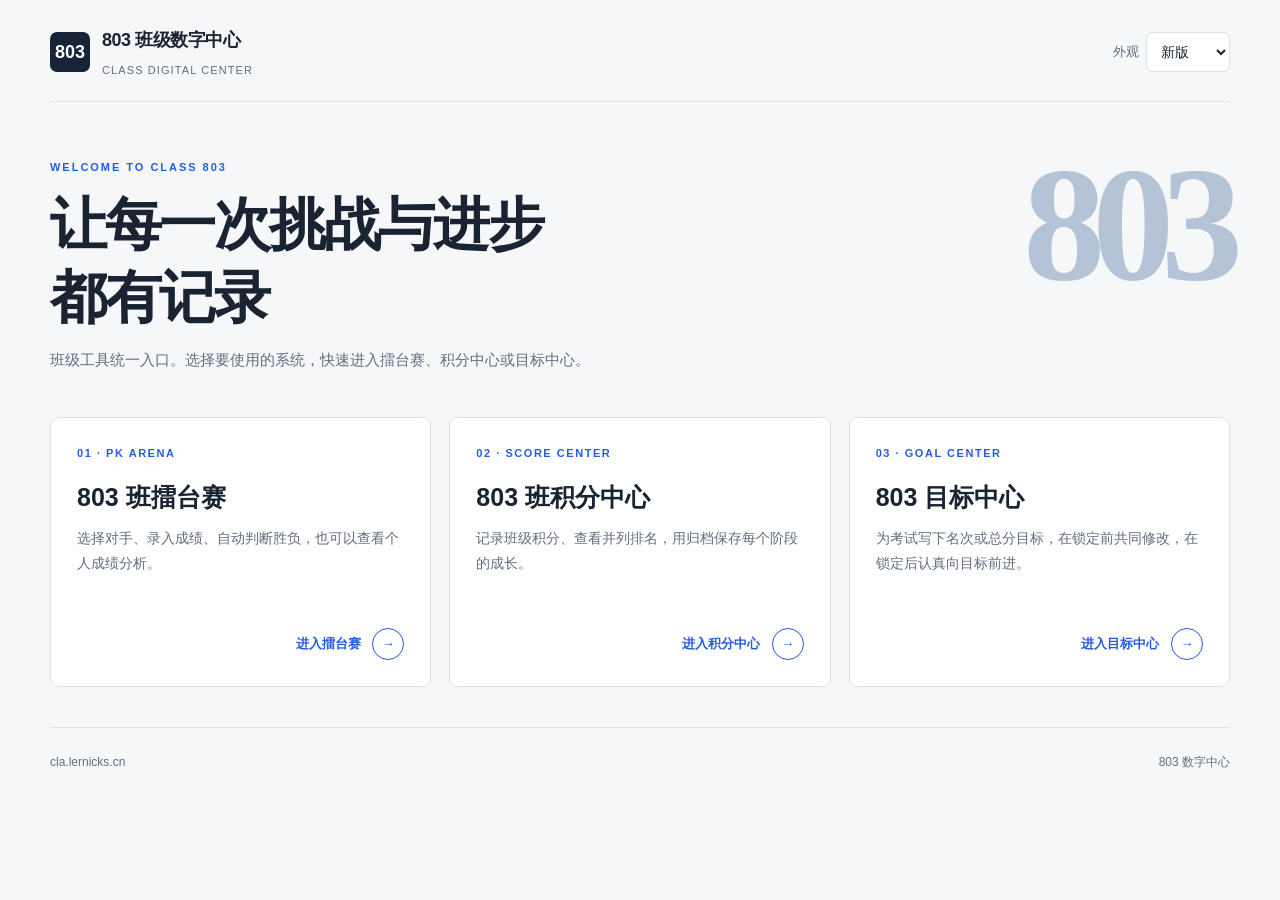
==== cla/index.html @ 188282b3 "fix(cla): give class tool entries equal space" ====
<!doctype html>
<html lang="zh-CN" data-astra-site="cla">
<head>
  <meta charset="utf-8">
  <meta name="viewport" content="width=device-width,initial-scale=1">
  <meta name="theme-color" content="#050b14">
  <title>803 班级数字中心</title>
  <style>
    :root{--bg:#050b14;--panel:rgba(13,28,47,.76);--line:rgba(93,224,255,.2);--cyan:#58e5ff;--green:#71efb2;--gold:#ffc660;--text:#f1fbff;--muted:#96abb9}
    *{box-sizing:border-box}body{margin:0;min-height:100vh;color:var(--text);font-family:"Microsoft YaHei",system-ui,sans-serif;background:radial-gradient(circle at 18% 8%,rgba(21,134,190,.25),transparent 35%),radial-gradient(circle at 86% 30%,rgba(96,68,210,.22),transparent 34%),var(--bg);overflow-x:hidden}
    body:before,body:after{content:"";position:fixed;pointer-events:none}body:before{inset:0;opacity:.4;background-image:linear-gradient(rgba(88,229,255,.025) 1px,transparent 1px),linear-gradient(90deg,rgba(88,229,255,.025) 1px,transparent 1px);background-size:36px 36px;mask-image:linear-gradient(#000,transparent)}body:after{width:420px;height:420px;right:-200px;top:-190px;border:1px solid rgba(88,229,255,.15);border-radius:50%;box-shadow:0 0 0 55px rgba(88,229,255,.015),0 0 0 110px rgba(88,229,255,.012)}
    .page{position:relative;width:min(1120px,calc(100% - 28px));margin:auto;padding:28px 0 40px}.top{display:flex;align-items:center;justify-content:space-between;gap:15px}.brand{display:flex;align-items:center;gap:12px}.logo{width:50px;height:50px;border-radius:16px;display:grid;place-items:center;color:#04121b;font-size:21px;font-weight:1000;background:linear-gradient(145deg,var(--cyan),var(--green));box-shadow:0 0 35px rgba(88,229,255,.27)}.brand h1{font-size:20px;margin:0}.brand p{font-size:11px;letter-spacing:.16em;color:var(--muted);margin:5px 0 0}.top-actions{display:flex;align-items:center;gap:8px}.badge{font-size:12px;color:var(--cyan);border:1px solid var(--line);border-radius:999px;padding:7px 11px;background:rgba(11,29,47,.6)}button.badge{font-family:inherit;cursor:pointer}
    .hero{text-align:center;padding:clamp(70px,12vh,130px) 10px 52px}.eyebrow{font-size:12px;font-weight:900;letter-spacing:.27em;color:var(--cyan)}h2{font-size:clamp(38px,8vw,76px);line-height:1.06;margin:17px 0 18px;letter-spacing:-.04em}.shine{background:linear-gradient(100deg,var(--cyan),#b4fbdf 55%,#9dafff);-webkit-background-clip:text;background-clip:text;color:transparent}.hero p{max-width:600px;margin:auto;color:var(--muted);font-size:clamp(14px,2vw,17px);line-height:1.85}
    .sites{display:grid;grid-template-columns:repeat(3,minmax(0,1fr));gap:18px}.card{position:relative;min-height:290px;padding:28px;border:1px solid var(--line);border-radius:25px;color:var(--text);text-decoration:none;overflow:hidden;background:linear-gradient(145deg,rgba(17,38,62,.86),rgba(8,19,33,.76));box-shadow:0 22px 70px rgba(0,0,0,.26);transition:.28s}.card:before{content:"";position:absolute;inset:auto -70px -100px auto;width:250px;height:250px;border-radius:50%;background:var(--glow);filter:blur(4px);opacity:.13;transition:.3s}.card:hover{transform:translateY(-7px);border-color:rgba(88,229,255,.58);box-shadow:0 30px 85px rgba(0,0,0,.4)}.card:hover:before{transform:scale(1.2);opacity:.22}.card.pk{--accent:var(--gold);--glow:#ff9f43}.card.sco{--accent:var(--cyan);--glow:#41e5ff}.card.goal{--accent:#b1a4ff;--glow:#8b73ff}.card-no{color:var(--accent);font-size:12px;font-weight:900;letter-spacing:.18em}.icon{width:68px;height:68px;display:grid;place-items:center;margin:27px 0 22px;border:1px solid color-mix(in srgb,var(--accent) 45%,transparent);border-radius:20px;font-size:31px;background:color-mix(in srgb,var(--accent) 9%,transparent);box-shadow:inset 0 0 30px color-mix(in srgb,var(--accent) 8%,transparent)}.card h3{font-size:29px;margin:0 0 11px}.card p{color:var(--muted);line-height:1.7;margin:0;max-width:390px;padding-bottom:52px}.enter{position:absolute;z-index:1;right:25px;bottom:23px;color:var(--accent);font-weight:900;white-space:nowrap}.enter span{display:inline-grid;place-items:center;width:32px;height:32px;margin-left:8px;border-radius:50%;border:1px solid currentColor;transition:.25s}.card:hover .enter span{transform:translateX(5px);background:var(--accent);color:#07111d}
    footer{display:flex;justify-content:space-between;gap:14px;color:rgba(184,211,222,.42);font-size:12px;margin-top:30px;padding:0 3px}
    @media(max-width:900px){.sites{grid-template-columns:1fr}.hero{padding:70px 6px 38px}.card{min-height:255px}.top-actions>.badge:first-child{display:none}}@media(max-width:520px){.top{align-items:flex-start}.top-actions{flex-direction:column;align-items:flex-end}}@media(max-width:420px){.page{width:calc(100% - 18px)}.card{padding:22px}.enter{right:20px}.brand p{display:none}footer{flex-direction:column}}
  </style>
<!-- ASTRA HEAD START -->
<style id="astra-style">
/* 只有 html.astra 下的样式生效；原有样式完整保留。 */
.astra-only{display:none!important}
html:not(.astra) .astra-only{display:none!important}
html.astra .astra-only{display:revert!important}
html.astra .legacy-only{display:none!important}
.design-switch{display:inline-flex;align-items:center;gap:7px;flex:0 0 auto;font:13px/1.4 system-ui,"Microsoft YaHei",sans-serif;letter-spacing:0;text-transform:none;color:#c9d4e5}
.design-switch select{width:auto;min-width:80px;min-height:36px;padding:6px 24px 6px 10px;border:1px solid #40516a;border-radius:7px;color:#edf2fa;background:#142139;font:inherit;cursor:pointer}
.design-switch select:focus-visible{outline:3px solid #f3b15f;outline-offset:3px}
.astra-header-actions{display:flex;align-items:center;justify-content:flex-end;gap:14px;flex-wrap:wrap}
html[data-astra-site="note"] .theme-toggle{display:none}
html.astra{
  color-scheme:light;--bg:#f6f7f9;--panel:#fff;--panel2:#f0f3f8;--line:#dce1e8;--text:#1a2331;--muted:#626d7d;
  --cyan:#245de2;--blue:#245de2;--green:#217350;--gold:#986019;--purple:#6451ab;--red:#b73849;--article:#273243;
  --note:#245de2;--image:#245de2;--document:#245de2;--status:#217350;
  --a-paper:#fff;--a-soft:#eef2f8;--a-ink:#172337;--a-accent:#245de2;--a-on-accent:#fff;--a-line:#dce1e8;
}
html.astra body{background:var(--bg);color:var(--text);font-family:Inter,"Segoe UI","PingFang SC","Microsoft YaHei",sans-serif;font-size:16px;line-height:1.65;letter-spacing:0}
html.astra body:before,html.astra body:after{display:none}
html.astra *,html.astra *:before,html.astra *:after{box-sizing:border-box;text-shadow:none}
html.astra :is(button,a,input,select,textarea){-webkit-tap-highlight-color:transparent}
html.astra :is(button,a,input,select,textarea):focus-visible{outline:3px solid var(--a-accent);outline-offset:4px}
html.astra :is(input,textarea,select){font-size:16px}
html.astra :is(button,a){transition:background .16s ease,border-color .16s ease,color .16s ease,transform .16s ease}
html.astra :is(.page,.app){width:min(1180px,calc(100% - 64px));padding:26px 0 40px}
html.astra :is(.topbar,.top,header){gap:20px;flex-wrap:wrap}
html.astra :is(.topbar,.top){padding-bottom:22px;border-bottom:1px solid var(--line)}
html.astra .brand{min-width:0;gap:12px}
html.astra :is(.brand h1,.brand strong){font-size:18px;font-weight:650;letter-spacing:-.025em}
html.astra :is(.brand p,.brand span,.brand-caption){font-size:11px;letter-spacing:.1em;color:var(--muted)}
html.astra :is(.logo,.mark){width:40px;height:40px;flex:0 0 40px;border:0;border-radius:10px;background:var(--a-ink);color:#fff;box-shadow:none;font-size:18px;font-weight:700}
html.astra :is(.top-actions,.actions,.security-tools){flex-wrap:wrap}
html.astra :is(.nav-btn,.home,.home-link,.badge.action,.btn,.file-button,.preview-toggle,.copy-row button){color:var(--text);background:var(--a-paper);border:1px solid var(--line);border-radius:7px;box-shadow:none;font-size:14px;font-weight:500;padding:9px 14px;line-height:1.5;min-height:40px}
html.astra :is(.nav-btn,.home,.home-link,.badge.action,.btn,.file-button,.preview-toggle,.copy-row button):hover{background:var(--a-soft);border-color:var(--muted);transform:none}
html.astra :is(.btn.primary,.create-button,.submit-btn,.choose,.preview-toggle.active){background:var(--a-accent);border-color:var(--a-accent);color:var(--a-on-accent);box-shadow:none;border-radius:7px;font-size:14px;font-weight:600}
html.astra :is(.btn.danger,.btn-danger){color:var(--red);background:transparent;border-color:var(--red)}
html.astra .design-switch{color:var(--muted)}
html.astra .design-switch select{color:var(--text);background:var(--a-paper);border-color:var(--line);font-size:14px;min-height:40px}
html.astra :is(.online,.top-actions>.badge:not(.action)){display:none}
html.astra .hero{padding:46px 0 30px;text-align:left}
html.astra .eyebrow{color:var(--a-accent);font-size:11px;font-weight:600;letter-spacing:.18em}
html.astra .hero h2{font-size:clamp(28px,3.4vw,44px);line-height:1.3;letter-spacing:-.04em;margin:12px 0}
html.astra :is(.hero h2 span,.shine){color:var(--text);background:none;-webkit-text-fill-color:currentColor}
html.astra .hero p{color:var(--muted);margin:0;max-width:660px;font-size:15px;line-height:1.8}
html.astra :is(.panel,.feedback-panel,.editor,.key-gate){background:var(--a-paper);border:1px solid var(--line);border-radius:10px;box-shadow:none}
html.astra :is(.field,.title-input,.content-input,.admin-key-input,.copy-row input,.feedback-form input,.feedback-form textarea,.format-picker select){background:var(--a-paper);color:var(--text);border:1px solid var(--line);border-radius:6px;box-shadow:none}
html.astra :is(input,textarea)::placeholder{color:var(--muted);opacity:1}
html.astra :is(.field-label,.label,.format-picker,.feedback-form label){font-size:14px;color:var(--muted)}
html.astra :is(.tip span,.rule span,.info small,.capacity small,.counter,.copy-row label,.result-note,.history-sub){font-size:13px;line-height:1.7;color:var(--muted)}
html.astra :is(.tip strong,.rule strong,.info h3){color:var(--text)}
html.astra :is(.tip i,.rule-icon){color:var(--a-accent);background:var(--a-soft);border:0;border-radius:6px;box-shadow:none}
html.astra .meter{height:5px;background:var(--a-soft)}
html.astra .meter i{background:var(--a-accent)}
html.astra footer{color:var(--muted);font-size:12px;line-height:1.8;padding:24px 0 0;border-top:1px solid var(--line);margin-top:40px;flex-wrap:wrap}
html.astra :is(.toast,.toast.show){background:var(--a-ink);color:#fff;max-width:calc(100% - 32px);font-size:14px;border:1px solid var(--line);box-shadow:0 8px 24px #0002;border-radius:8px}
html.astra :is(.toast.bad,.toast.error){background:#7b2336;color:#fff}
html.astra .feedback-view{padding:40px 0 10px}
html.astra .feedback-head{text-align:left;margin:0 0 28px}
html.astra .feedback-head h2{font-size:36px}
html.astra .feedback-item{background:var(--a-soft);border-color:var(--line);border-radius:6px}
html.astra .feedback-form label{color:var(--text)}
/* 主站：文字与三张内容标本，而非大图标。 */
html.astra[data-astra-site="main"] .hero{padding:76px 0 48px;position:relative}
html.astra[data-astra-site="main"] .hero h2{font-size:clamp(40px,5.6vw,70px);font-weight:600;letter-spacing:-.055em;line-height:1.25;max-width:850px;margin:18px 0}
html.astra[data-astra-site="main"] .sites{gap:24px;grid-template-columns:repeat(3,minmax(0,1fr))}
html.astra[data-astra-site="main"] .card{min-height:395px;padding:0 0 62px;background:transparent;border:0;border-radius:0;box-shadow:none;overflow:visible}
html.astra[data-astra-site="main"] .card:before,html.astra[data-astra-site="main"] .card:after{display:none}
html.astra[data-astra-site="main"] .card:hover{transform:none;box-shadow:none}
html.astra[data-astra-site="main"] .card :is(.icon,.number){display:none}
html.astra[data-astra-site="main"] .card h3{font-size:22px;letter-spacing:-.03em;margin:24px 0 8px;color:var(--text)}
html.astra[data-astra-site="main"] .card p{font-size:14px;line-height:1.85;color:var(--muted)}
html.astra[data-astra-site="main"] .enter{left:0;right:0;bottom:8px;font-size:13px;color:var(--a-accent);font-weight:600}
html.astra[data-astra-site="main"] .arrow{border:0;background:none;color:var(--a-accent)}
html.astra[data-astra-site="main"] .small-note{text-align:left;color:var(--muted);font-size:12px;margin-top:36px}
html.astra .astra-specimen{height:194px;position:relative;overflow:hidden;display:flex!important;align-items:center;justify-content:center;border-radius:8px;background:#e9eef6;color:#19273e;transition:transform .2s}
.astra-specimen .spec-sheet{width:72%;padding:23px 24px;background:#fff;box-shadow:0 9px 24px #17233712;transform:rotate(-4deg);font-size:13px;line-height:2}
.spec-sheet small{display:block;font-size:10px;color:#6b788c;letter-spacing:.14em;border-bottom:1px solid #e1e6ee;margin-bottom:12px;padding-bottom:7px}
.spec-sheet .spec-line{height:1px;background:#e6ebf2;margin-top:12px}
.astra-specimen.document{background:#eaeef4}
.astra-specimen.document .spec-sheet{transform:rotate(3deg);font-family:Georgia,"Microsoft YaHei",serif}
.spec-formula{font:italic 26px Georgia,serif;display:block;text-align:center;margin:9px 0}
.astra-specimen.picture{background:#dce8f2}
.spec-photo{position:relative;width:70%;height:132px;border:7px solid #fff;background:#bacede;overflow:hidden;transform:rotate(-5deg);box-shadow:0 10px 24px #1723371a}
.spec-photo:before{content:"";width:130px;height:130px;position:absolute;left:-12px;bottom:-80px;background:#668294;transform:rotate(45deg)}
.spec-photo:after{content:"";width:170px;height:170px;position:absolute;right:-25px;bottom:-105px;background:#385970;transform:rotate(45deg)}
.spec-sun{width:27px;height:27px;border-radius:50%;background:#f4e5bb;position:absolute;right:26px;top:17px}
.spec-file{position:absolute;bottom:24px;right:21px;background:#fff;color:#405069;border-radius:4px;padding:5px 10px;font:11px/1.5 Consolas,monospace;box-shadow:0 3px 12px #0001}
/* 班级新版：浅色纸面、墨蓝文字与蓝色操作，原版深色完全保留。 */
html.astra:is([data-astra-site="cla"],[data-astra-site="pk"],[data-astra-site="sco"],[data-astra-site="goal"]){
 color-scheme:light;--bg:#f6f7f9;--page:#f6f7f9;--panel:#fff;--panel2:#eef2f8;--surface:#fff;--surface-2:#f0f3f8;--surface-3:#e8edf5;--text:#1a2331;--muted:#626d7d;--muted-2:#68758a;--line:#dce1e8;--border:#dce1e8;--border-light:#b7c3d3;--cyan:#245de2;--blue:#245de2;--gold:#986019;--amber:#9b551c;--amber-soft:#9b551c0d;--blue-soft:#245de20c;--green:#217350;--red:#b73849;--purple:#6451ab;--a-paper:#fff;--a-soft:#eef2f8;--a-ink:#172337;--a-accent:#245de2;--a-on-accent:#fff;--a-line:#dce1e8;--shadow:none;
}
html.astra:is([data-astra-site="cla"],[data-astra-site="sco"],[data-astra-site="goal"]) :is(.logo,.mark){background:var(--a-ink);color:#fff;border-radius:7px;box-shadow:none}
html.astra[data-astra-site="cla"] .hero{position:relative;padding:56px 210px 44px 0;min-height:245px}
html.astra[data-astra-site="cla"] .hero:after{content:"803";position:absolute;right:0;top:24px;color:#aebed3;font:600 clamp(100px,13vw,164px)/1.2 Georgia,serif;letter-spacing:-.08em;opacity:.9}
html.astra[data-astra-site="cla"] .hero h2{font-size:clamp(34px,4.8vw,57px);line-height:1.28;max-width:740px;font-weight:600}
html.astra[data-astra-site="cla"] .sites{grid-template-columns:1.3fr 1fr;gap:18px}
html.astra[data-astra-site="cla"] .card{border-radius:9px;padding:26px;min-height:180px;background:var(--a-paper);box-shadow:none;border-color:var(--line);--accent:var(--a-accent)}
html.astra[data-astra-site="cla"] .card:before{display:none}
html.astra[data-astra-site="cla"] .card.pk{grid-row:span 2;display:flex;flex-direction:column;justify-content:center;padding:38px;background:#e7edf7;color:#172337;border:1px solid #d1dced;--accent:#245de2}
html.astra[data-astra-site="cla"] .card.pk:after{content:"VS";position:absolute;top:8px;right:25px;color:#17233712;font:italic 100px Georgia,serif;pointer-events:none}
html.astra[data-astra-site="cla"] .card.pk h3{font-size:38px;margin:18px 0 10px}
html.astra[data-astra-site="cla"] .card.pk p{color:#3d4550;max-width:360px}
html.astra[data-astra-site="cla"] .card .icon{display:none}
html.astra[data-astra-site="cla"] .card h3{font-size:25px;margin:15px 0 8px;font-weight:600}
html.astra[data-astra-site="cla"] .card p{font-size:14px;padding-bottom:40px;line-height:1.8}
html.astra[data-astra-site="cla"] .card-no{font-size:11px;letter-spacing:.14em}
html.astra[data-astra-site="cla"] .enter{font-size:13px;font-weight:600;bottom:22px;right:26px}
html.astra[data-astra-site="cla"] .card:hover{transform:translateY(-2px);box-shadow:none;border-color:var(--a-accent)}
html.astra :is(.modal-card,.dialog,.dlg-box,.gate-card){border-radius:10px;background:var(--a-paper);border-color:var(--line);box-shadow:0 24px 80px #0004;color:var(--text)}
html.astra .modal-close{background:var(--a-accent);color:var(--a-on-accent);border-radius:6px;box-shadow:none}
html.astra:is([data-astra-site="sco"],[data-astra-site="goal"]) header{padding:0 0 22px;background:transparent;border:0;border-bottom:1px solid var(--line);border-radius:0;backdrop-filter:none}
html.astra:is([data-astra-site="sco"],[data-astra-site="goal"]) .hero{grid-template-columns:1.1fr 1fr;padding:0;margin:32px 0 26px;gap:36px}
html.astra :is(.hero-card,.stats,.toolbar){background:transparent;border:0;border-radius:0;box-shadow:none}
html.astra .hero-card{padding:8px 0}
html.astra :is([data-astra-site="sco"],[data-astra-site="goal"]) .hero h2{font-size:36px}
html.astra .stats{border-top:1px solid var(--line);border-bottom:1px solid var(--line);align-self:stretch}
html.astra .stat{padding:18px 20px;min-height:84px;background:transparent;border-radius:0;box-shadow:none;border-color:var(--line)}
html.astra .stat span{font-size:12px}
html.astra .stat strong{font-size:29px;font-weight:500;font-variant-numeric:tabular-nums;color:var(--text);margin-top:3px}
html.astra .toolbar{padding:14px 0;margin-bottom:12px;border-bottom:1px solid var(--line);gap:18px}
html.astra :is(.search,select.field){border-color:var(--line);background:var(--a-paper);color:var(--text);border-radius:6px;padding:10px 12px;font-size:14px}
html.astra .mode{border:0;background:var(--a-soft);border-radius:5px;font-size:12px;box-shadow:none}
html.astra .mode .dot{box-shadow:none}
html.astra .students{grid-template-columns:repeat(3,minmax(0,1fr));gap:0 26px}
html.astra .student{display:flex;align-items:center;justify-content:space-between;gap:12px;min-height:83px;padding:18px 4px;text-align:left;background:transparent;border:0;border-bottom:1px solid var(--line);border-radius:0;box-shadow:none}
html.astra .student:after{display:none}
html.astra .student:hover{background:var(--a-soft);transform:none;box-shadow:none}
html.astra .student .name{font-size:16px;font-weight:500;overflow-wrap:anywhere}
html.astra .student .score{font-size:28px;font-weight:500;white-space:nowrap;font-variant-numeric:tabular-nums;color:var(--a-accent);margin:0}
html.astra .student .score.neg{color:var(--red)}
html.astra .student .unit{font-size:12px;margin-left:5px;color:var(--muted)}
html.astra[data-astra-site="goal"] .student{align-items:flex-start;flex-direction:column;justify-content:center;gap:7px;min-height:100px}
html.astra .student .goal{margin:0;gap:9px}
html.astra :is(.goal-chip,.goal-chip.rank){font-size:13px;color:var(--a-accent);background:transparent;padding:0;border-radius:0}
html.astra .unset{font-size:13px;margin:0}
html.astra :is(.rank-row,.archive,.round-item,.help-step){background:var(--a-paper);border-color:var(--line);border-radius:6px}
/* 擂台：对阵是主角，名单在旁边，档案以分隔线组织。 */
html.astra[data-astra-site="pk"] .topbar{max-width:1180px;padding:24px 0;width:calc(100% - 64px)}
html.astra[data-astra-site="pk"] .container{max-width:1180px;width:calc(100% - 64px);padding:0}
html.astra[data-astra-site="pk"] .brand-mark{width:42px;height:42px;filter:none}
html.astra[data-astra-site="pk"] .brand-name{font-size:18px;font-weight:600}
html.astra[data-astra-site="pk"] .security-tools button{font-size:13px;border-radius:6px;background:var(--a-paper);padding:9px 12px;color:var(--text)}
html.astra[data-astra-site="pk"] .hero-panel{grid-template-columns:1.3fr 1fr;background:transparent;border:0;border-radius:0;padding:32px 0 24px;margin:0;box-shadow:none;gap:30px}
html.astra[data-astra-site="pk"] .hero-panel:after{display:none}
html.astra[data-astra-site="pk"] .header h1{font-size:clamp(30px,4vw,48px);font-weight:600;line-height:1.3;letter-spacing:-.04em;margin:8px 0}
html.astra[data-astra-site="pk"] .header .subtitle{font-size:14px}
html.astra[data-astra-site="pk"] .status-bar{border:0;border-left:2px solid var(--a-accent);border-radius:0;background:transparent;padding:12px 18px;font-size:14px;box-shadow:none}
html.astra[data-astra-site="pk"] .status-dot{display:none}
html.astra .astra-arena-nav{display:flex!important;gap:26px;align-items:center;flex-wrap:wrap;padding:0 0 15px;margin-bottom:24px;border-bottom:1px solid var(--line)}
.astra-arena-nav a{color:var(--muted);font-size:14px;text-decoration:none;padding:8px 0}
.astra-arena-nav a:first-child{color:var(--a-accent)}
html.astra[data-astra-site="pk"] .dashboard-grid{grid-template-columns:minmax(250px,.75fr) minmax(0,1.25fr);gap:28px}
html.astra[data-astra-site="pk"] .surface{padding:22px;background:var(--a-paper);border:1px solid var(--line);border-radius:9px;box-shadow:none}
html.astra[data-astra-site="pk"] .roster-surface{padding:20px 0;background:transparent;border:0}
html.astra[data-astra-site="pk"] .match-surface{position:static;border-top:3px solid var(--a-accent)}
html.astra[data-astra-site="pk"] .name-grid{grid-template-columns:repeat(4,minmax(0,1fr));gap:6px}
html.astra[data-astra-site="pk"] .name-btn{font-size:14px;min-height:43px;background:transparent;border-color:var(--line);color:var(--text);border-radius:5px;box-shadow:none;letter-spacing:0}
html.astra[data-astra-site="pk"] .surface-heading h2{font-size:20px;font-weight:600}
html.astra[data-astra-site="pk"] .surface-count{border-radius:4px;font-size:12px}
html.astra[data-astra-site="pk"] .pk-list{gap:0}
html.astra[data-astra-site="pk"] .pk-item{position:relative;display:flex;gap:12px;flex-wrap:wrap;justify-content:center;background:transparent;border:0;border-bottom:1px solid var(--line);border-radius:0;min-height:82px;padding:18px 9px;box-shadow:none;font-size:16px;animation:none}
html.astra[data-astra-site="pk"] :is(.pk-self,.pk-opp){flex:1;min-width:65px;text-align:center;color:var(--text);font-size:19px;font-weight:500}
html.astra[data-astra-site="pk"] .pk-vs{font:italic 16px Georgia,serif;color:var(--a-accent);background:none;padding:0;min-width:28px}
html.astra[data-astra-site="pk"] .pk-del{font-size:12px;flex:0 0 auto;margin-left:0;opacity:.85}
html.astra [data-astra-score-source]{display:none!important}
html.astra .astra-scoreboard{display:grid!important;grid-template-columns:minmax(0,1fr) 40px minmax(0,1fr);align-items:center;gap:12px;width:100%;padding:12px 0;text-align:center}
html.astra .astra-scoreboard>div{min-width:0}
html.astra .astra-scoreboard span{display:block;color:var(--text);font-size:16px;overflow-wrap:anywhere}
html.astra .astra-scoreboard strong{display:block;font-size:clamp(30px,4vw,48px);font-weight:500;line-height:1.35;font-variant-numeric:tabular-nums;color:var(--a-accent);margin-top:7px}
html.astra .astra-scoreboard em{font:italic 16px Georgia,serif;color:var(--muted)}
html.astra[data-astra-site="pk"] :is(.saved-section,.win-section){padding:26px 0;border:0;border-top:1px solid var(--line);border-radius:0;background:transparent;box-shadow:none;margin-top:32px}
html.astra[data-astra-site="pk"] :is(.saved-item,.saved-exam-block){background:transparent;border-color:var(--line);border-radius:5px}
html.astra[data-astra-site="pk"] .empty-state{border:0;border-radius:0;background:transparent;color:var(--muted);padding:45px 16px;font-size:14px}
html.astra[data-astra-site="pk"] .empty-state small{color:var(--muted);font-size:13px}
html.astra[data-astra-site="pk"] .btn{font-size:14px;border-radius:6px}
html.astra[data-astra-site="pk"] .site-credit{max-width:1180px;width:calc(100% - 64px);margin:36px auto 0;text-align:left;font-size:12px}
html.astra[data-astra-site="pk"] :is(.gate-overlay,.dlg-overlay){background:#101b2bf0;backdrop-filter:blur(5px)}
html.astra[data-astra-site="pk"] .gate-card{padding:38px 30px}
html.astra[data-astra-site="pk"] .gate-card:before{display:none}
html.astra[data-astra-site="pk"] #gateBtn{background:var(--a-accent);color:var(--a-on-accent);border-radius:6px;box-shadow:none}
/* 原界面里固定的深底和亮字也一同调整，覆盖成绩表、验证门与弹窗。 */
html.astra:is([data-astra-site="sco"],[data-astra-site="goal"]) .gate,
html.astra[data-astra-site="pk"] .gate-overlay{background:#eef2f7}
html.astra :is(.overlay,.modal,.dlg-overlay,.ca-overlay){background:#17233770;backdrop-filter:blur(5px)}
html.astra[data-astra-site="pk"] .dlg-overlay{background:#17233770}
html.astra .gate-icon{background:var(--a-soft);color:var(--a-accent);border:1px solid var(--line);box-shadow:none;border-radius:10px}
html.astra :is(.help-tip,.readonly){color:#79521a;background:#fcf5e7;border-color:#e7d8ba}
html.astra :is(.btn.purple,.btn.warn){color:var(--a-accent);background:var(--a-soft);border:1px solid var(--line)}
html.astra :is(.dlg-pk .ds,.dlg-pk .do,.saved-self,.saved-opp,.win-names-list .wn){color:var(--text)}
html.astra :is(.saved-vs,.saved-exam-count,.saved-exam-time,.score-info){color:var(--muted)}
html.astra :is(.analysis-result,.score-result-box,.paste-area,.analysis-name-input){background:var(--a-paper);color:var(--text);border-color:var(--line)}
html.astra :is(.btn-analysis,.btn-paste,.exam-name-badge,.win-exam-header .badge){color:var(--a-accent);background:var(--a-soft);border-color:var(--line);box-shadow:none}
html.astra .btn-analysis:hover{color:var(--a-accent);background:#e1e9f8;border-color:var(--a-accent)}
html.astra :is(.input-exam-name,.score-table input){background:var(--a-paper)!important;color:var(--text)!important;border-color:var(--border-light)!important}
html.astra .score-table th{background:var(--a-soft);color:var(--text)}
html.astra .score-name-cell{color:var(--text)!important}
html.astra[data-astra-site="pk"] .name-btn.sel{background:var(--a-accent)!important;border-color:var(--a-accent)!important;color:#fff!important;box-shadow:none}
html.astra[data-astra-site="pk"] :is(.btn-save,.btn-pri,.btn-pk,.help-close){background:var(--a-accent);color:#fff;border-color:var(--a-accent);box-shadow:none}
html.astra[data-astra-site="pk"] :is(.btn-save,.btn-pri,.btn-pk):disabled{background:var(--a-soft);color:var(--muted);border-color:var(--line)}
html.astra[data-astra-site="pk"] .btn-gray{color:var(--text);background:var(--a-soft);border-color:var(--line)}
html.astra[data-astra-site="pk"] .status-bar .selected-name{color:var(--a-accent);background:var(--a-soft)}
html.astra[data-astra-site="pk"] :is(.gate-caption,.gate-footnote,.gate-question){color:var(--muted)}
html.astra[data-astra-site="pk"] #gateAnswer{background:var(--a-paper);color:var(--text);border-color:var(--line)}
/* 文档和图床：把首屏交给输入区域。 */
html.astra:is([data-astra-site="mk"],[data-astra-site="tbl"]) .hero{padding:30px 0 24px}
html.astra:is([data-astra-site="mk"],[data-astra-site="tbl"]) .hero h2 br{display:none}
html.astra .editor-shell{grid-template-columns:minmax(0,1fr) 260px;gap:24px}
html.astra .editor{padding:26px}
html.astra .content-input{min-height:450px;line-height:1.85;background:#fcfdff;font-size:15px;padding:20px}
html.astra .title-input{font-size:18px}
html.astra .side{gap:20px}
html.astra .side .panel{background:transparent;border:0;border-radius:0;padding:12px 0 18px;border-bottom:1px solid var(--line)}
html.astra .compose-preview{background:var(--a-paper);color:var(--article);border-color:var(--line);border-radius:6px;font-size:17px;line-height:1.9;box-shadow:none}
html.astra :is(.compose-preview h1,.compose-preview h2,.compose-preview h3){color:var(--text)}
html.astra :is(.compose-preview pre,.compose-preview code,.article pre,.article code){color:#274267;background:#eef2f8;border-color:var(--line)}
html.astra :is(.compose-preview th,.compose-preview td,.article th,.article td){border-color:var(--line)}
html.astra .key-warning{color:#71501b;background:#fbf3df;border-color:#e6d6ae}
html.astra[data-astra-site="document"] .page{width:min(1060px,calc(100% - 64px))}
html.astra .document-head{text-align:left;padding:46px 0 26px}
html.astra .document-head h1{font-size:clamp(28px,4vw,44px);font-weight:600;letter-spacing:-.04em;color:var(--text);line-height:1.35}
html.astra .article{background:var(--a-paper);color:var(--article);border:1px solid var(--line);border-radius:6px;box-shadow:none;padding:40px clamp(22px,5vw,68px);font-size:17px;line-height:1.95}
html.astra .article :is(h1,h2,h3,h4){color:var(--text)}
html.astra :is(.tab,.chip){background:transparent;color:var(--muted);border-color:var(--line);border-radius:5px;font-size:13px}
html.astra .tab.active{color:var(--a-accent);border-color:var(--a-accent);background:#245de20b}
html.astra .source-view{background:#f0f3f8;color:var(--text);border-color:var(--line)}
html.astra .content-field{min-height:460px;background:#fcfdff;line-height:1.85}
html.astra :is(.article.html-preview,.compose-preview.html-preview){padding:0;background:#fff;overflow:hidden}
html.astra body.reader-mode .topbar{background:var(--bg);backdrop-filter:none}
html.astra .article blockquote{color:var(--muted)}
html.astra .key-icon{background:var(--a-soft);color:var(--a-accent);box-shadow:none}
html.astra[data-astra-site="tbl"] .workspace{grid-template-columns:minmax(0,1fr) 260px;gap:24px}
html.astra[data-astra-site="tbl"] .upload-panel{padding:24px}
html.astra .drop-zone{background:#f8fafe;border:1px dashed #aebed7;border-radius:7px;min-height:310px;box-shadow:none}
html.astra .drop-zone:hover,html.astra .drop-zone.dragover{background:#edf3ff;border-color:var(--a-accent)}
html.astra .upload-icon{background:var(--a-paper);color:var(--a-accent);box-shadow:none;border:1px solid var(--line);border-radius:12px}
html.astra .drop-zone h3{color:var(--text);font-size:23px}
html.astra .drop-zone p{color:var(--muted);font-size:14px}
html.astra .admin-key-box{background:transparent;border-color:var(--line);border-radius:0;padding:20px 0 0}
html.astra :is(.admin-key-box label,.admin-key-box small){color:var(--muted)}
html.astra :is(.history-item,.file-symbol){color:var(--text);background:var(--a-soft);border-color:var(--line);border-radius:6px}
/* 便签保留两个原主题，Astra 是额外的干净信纸。 */
html.astra[data-astra-site="note"]{--ink:#f6f7f9;--paper:#fff;--text-dark:#1a2331;--text-light:#1a2331;--muted:#626d7d;--teal:#245de2;--teal-dark:#1948b5;--seal:#b73849;--seal-dark:#972b3a;--font-display:Inter,"Segoe UI","Microsoft YaHei",sans-serif}
html.astra[data-astra-site="note"] .topnav{width:min(1180px,calc(100% - 64px));padding:26px 0 22px;border-bottom:1px solid var(--line);gap:20px;flex-wrap:wrap;font-size:13px;letter-spacing:0}
html.astra[data-astra-site="note"] .topnav .brand{font-family:var(--font-body);font-size:17px;font-weight:600;letter-spacing:0}
html.astra[data-astra-site="note"] .topnav .brand b{color:var(--a-accent)}
html.astra[data-astra-site="note"] .topnav nav{gap:18px;flex-wrap:wrap}
html.astra[data-astra-site="note"] .topnav nav a{margin:0}
html.astra[data-astra-site="note"] .topnav nav a[style]{color:var(--text)!important}
html.astra[data-astra-site="note"] .home-wrap{justify-content:flex-start;padding:66px 20px 60px}
html.astra[data-astra-site="note"] .telegram-title{font-size:clamp(27px,3.8vw,44px);font-weight:600;letter-spacing:-.04em}
html.astra[data-astra-site="note"] .telegram-sub{margin-bottom:28px;font-size:15px}
html.astra[data-astra-site="note"] .telegram-card{width:min(520px,100%);padding:28px 34px 34px;border:1px solid var(--line);border-radius:8px;box-shadow:0 10px 32px #17233706}
html.astra[data-astra-site="note"] .perforation{display:none}
html.astra[data-astra-site="note"] .telegram-card label{font-family:var(--font-body);font-size:13px;color:var(--muted);letter-spacing:0;margin-top:12px}
html.astra[data-astra-site="note"] .slug-input{font-size:21px;border-bottom:1px solid var(--line);padding:8px 2px}
html.astra[data-astra-site="note"] .go-btn{background:var(--a-accent);color:#fff;font-family:var(--font-body);font-size:15px;letter-spacing:0;border-radius:6px;margin-top:24px}
html.astra[data-astra-site="note"] #randomBtn{background:var(--a-soft)!important;color:var(--a-accent)!important;border-radius:5px!important}
html.astra[data-astra-site="note"] .note-wrap{padding-top:18px}
html.astra[data-astra-site="note"] :is(.note-bar,.paper-page,.settings-panel){width:min(900px,calc(100% - 40px))}
html.astra[data-astra-site="note"] .paper-page{border:1px solid var(--line);border-radius:6px;box-shadow:0 8px 30px #17233705}
html.astra[data-astra-site="note"] .paper-page textarea{padding:36px 44px 40px;font-size:17px;line-height:1.95;background:none}
html.astra[data-astra-site="note"] .postmark{border:0;padding:0;color:var(--muted)}
html.astra[data-astra-site="note"] .icon-btn{color:var(--text);background:var(--a-paper);border:1px solid var(--line);border-radius:6px;font-size:13px}
html.astra[data-astra-site="note"] .icon-btn.seal{color:var(--red);border-color:#e4c4cb;background:#fff}
html.astra[data-astra-site="note"] .settings-panel{background:var(--a-paper);border:1px solid var(--line);border-radius:6px}
html.astra[data-astra-site="note"] .settings-panel input[type=text]{background:var(--a-soft);border-color:var(--line)}
html.astra[data-astra-site="note"] .save-status{color:var(--muted);font-size:12px}
html.astra[data-astra-site="note"] .wax-seal{box-shadow:none;background:var(--a-accent);border-radius:12px;color:#fff}
/* 账号弹窗也跟随外观，账号权限和登录逻辑不变。 */
html.astra .ca-card{background:var(--a-paper);color:var(--text);border:1px solid var(--line);border-radius:10px;box-shadow:0 24px 80px #0004}
html.astra .ca-card p{color:var(--muted);font-size:14px}
html.astra .ca-field{background:var(--bg);color:var(--text);border-color:var(--line);border-radius:6px;font-size:16px}
html.astra .ca-button{background:var(--a-soft);color:var(--text);border-color:var(--line);border-radius:6px;font-size:14px;font-weight:500}
html.astra .ca-button.primary{background:var(--a-accent);color:var(--a-on-accent)}
html.astra .ca-user{background:var(--bg);border-color:var(--line);border-radius:6px}
/* 小屏和放大文字时，控件换行，不挤掉姓名与主要操作。 */
@media(min-width:1000px){
 html.astra[data-astra-site="mk"] .editor:has(.compose-preview.show){display:grid;grid-template-columns:minmax(0,1fr) minmax(0,1fr);gap:12px 20px}
 html.astra[data-astra-site="mk"] .editor:has(.compose-preview.show)>:not(.content-input):not(.compose-preview){grid-column:1/-1}
 html.astra[data-astra-site="mk"] .editor:has(.compose-preview.show) .compose-preview{margin:0;min-width:0;padding:20px;overflow:auto}
 html.astra[data-astra-site="mk"] .editor-shell:has(.compose-preview.show){grid-template-columns:minmax(0,1fr)}
 html.astra[data-astra-site="mk"] .editor-shell:has(.compose-preview.show) .side{grid-template-columns:1fr 1fr;gap:40px}
}
@media(max-width:900px){
 html.astra :is(.page,.app){width:calc(100% - 40px)}
 html.astra :is(.editor-shell,.workspace){grid-template-columns:minmax(0,1fr)!important}
 html.astra .side{grid-template-columns:1fr 1fr;gap:24px}
 html.astra[data-astra-site="cla"] .hero{padding-right:145px}
 html.astra[data-astra-site="cla"] .hero:after{font-size:115px;top:38px}
 html.astra[data-astra-site="cla"] .sites{grid-template-columns:1.1fr 1fr}
 html.astra:is([data-astra-site="sco"],[data-astra-site="goal"]) .hero{grid-template-columns:1fr;gap:16px}
 html.astra .students{grid-template-columns:repeat(2,minmax(0,1fr));gap:0 20px}
 html.astra[data-astra-site="pk"] .hero-panel{grid-template-columns:1fr;gap:15px}
 html.astra[data-astra-site="pk"] .dashboard-grid{grid-template-columns:1fr}
 html.astra[data-astra-site="pk"] .match-surface{order:-1}
 html.astra[data-astra-site="pk"] .name-grid{grid-template-columns:repeat(6,minmax(0,1fr))}
}
@media(max-width:600px){
 html.astra :is(.page,.app),html.astra[data-astra-site="document"] .page{width:calc(100% - 32px);padding-top:18px}
 html.astra :is(.top,.topbar,header){align-items:flex-start;gap:15px}
 html.astra :is(.top-actions,.actions,.security-tools){max-width:none;gap:7px}
 html.astra :is(.top,.topbar)>:is(.top-actions,.security-tools,.astra-header-actions),html.astra header>.actions{width:100%;justify-content:flex-start}
 html.astra .brand p{display:none}
 html.astra .hero{padding:28px 0 22px}
 html.astra .hero p{font-size:14px}
 html.astra[data-astra-site="main"] .hero{padding:40px 0 28px}
 html.astra[data-astra-site="main"] .hero h2{font-size:38px}
 html.astra[data-astra-site="main"] .sites{grid-template-columns:1fr;gap:24px}
 html.astra[data-astra-site="main"] .card{min-height:0;padding-bottom:51px}
 html.astra[data-astra-site="main"] .card h3{margin-top:18px}
 html.astra[data-astra-site="main"] .astra-specimen{height:170px}
 html.astra[data-astra-site="cla"] .hero{padding:30px 0 28px;min-height:0}
 html.astra[data-astra-site="cla"] .hero:after{display:none}
 html.astra[data-astra-site="cla"] .hero h2{font-size:35px}
 html.astra[data-astra-site="cla"] .sites{grid-template-columns:1fr}
 html.astra[data-astra-site="cla"] .card.pk{grid-row:auto;padding:28px;min-height:270px}
 html.astra[data-astra-site="cla"] .card.pk h3{font-size:32px}
 html.astra .side{grid-template-columns:1fr}
 html.astra :is(.editor,.feedback-panel){padding:18px}
 html.astra .editor-foot{flex-wrap:wrap}
 html.astra .article{padding:26px 20px;font-size:16px}
 html.astra .copy-row{grid-template-columns:minmax(0,1fr) auto}
 html.astra .copy-row label{grid-column:1/-1}
 html.astra .copy-row input{min-width:0}
 html.astra .content-input{min-height:350px;padding:14px}
 html.astra[data-astra-site="tbl"] .upload-panel{padding:16px}
 html.astra .drop-zone{min-height:280px;padding:24px 14px}
 html.astra .drop-zone h3{font-size:20px}
 html.astra .student{min-height:76px;gap:7px}
 html.astra .student .name{font-size:15px}
 html.astra .student .score{font-size:24px}
 html.astra .students{gap:0 14px}
 html.astra .toolbar{flex-wrap:wrap;align-items:stretch}
 html.astra .toolbar .search{max-width:none;width:100%}
 html.astra .mode{width:auto;order:0}
 html.astra .actions .label{display:inline}
 html.astra[data-astra-site="pk"] :is(.container,.topbar,.site-credit){width:calc(100% - 32px)}
 html.astra[data-astra-site="pk"] .topbar{padding:18px 0}
 html.astra[data-astra-site="pk"] .name-grid{grid-template-columns:repeat(4,minmax(0,1fr))}
 html.astra[data-astra-site="pk"] .surface{padding:17px}
 html.astra[data-astra-site="pk"] .roster-surface{padding:15px 0}
 html.astra[data-astra-site="pk"] .pk-item{gap:7px;padding:16px 0}
 html.astra[data-astra-site="pk"] :is(.pk-self,.pk-opp){font-size:16px;min-width:55px}
 html.astra[data-astra-site="pk"] .actions{grid-template-columns:1fr 1fr}
 html.astra[data-astra-site="note"] .topnav{width:calc(100% - 32px);padding:20px 0}
 html.astra[data-astra-site="note"] .topnav nav{width:100%;justify-content:flex-start;gap:14px}
 html.astra[data-astra-site="note"] .home-wrap{padding:40px 16px}
 html.astra[data-astra-site="note"] .telegram-card{padding:22px}
 html.astra[data-astra-site="note"] .paper-page textarea{padding:24px 20px 40px;font-size:16px}
 html.astra[data-astra-site="note"] .note-actions{flex-wrap:wrap;gap:6px}
 html.astra .home{font-size:14px}
 html.astra .home:after{display:none}
}
@media(prefers-reduced-motion:reduce){html.astra *,html.astra *:before,html.astra *:after{animation:none!important;transition:none!important;scroll-behavior:auto!important}}

</style>
<script id="astra-theme">
/* Astra 外观层。切换只更新页面属性，不重新加载、不触碰业务数据。 */
(function () {
  'use strict';
  var root = document.documentElement;
  var site = root.getAttribute('data-astra-site');
  var isNote = site === 'note';
  var storageKey = 'lernicks_design_v1';
  var meta = document.querySelector('meta[name="theme-color"]');
  var oldColor = meta ? meta.content : '#07111f';
  var choices = isNote ? [['astra', '新版'], ['classic', '经典'], ['tech', '科技']] : [['astra', '新版'], ['original', '原版']];
  function valid(value) { return choices.some(function (item) { return item[0] === value; }); }
  var selected = 'astra';
  try {
    var stored = localStorage.getItem(storageKey);
    if (valid(stored)) selected = stored;
    // 保留笔记使用者之前明确选过的经典 / 科技偏好。
    else if (isNote && !stored) {
      var previous = localStorage.getItem('tg_note_theme_v1');
      if (previous === 'classic' || previous === 'tech') selected = previous;
    }
  } catch (_) {}
  function apply(value, save) {
    if (!valid(value)) return;
    selected = value;
    root.setAttribute('data-design', value);
    root.classList.toggle('astra', value === 'astra');
    if (isNote) root.setAttribute('data-note-theme', value === 'tech' ? 'tech' : 'classic');
    if (meta) meta.content = value === 'astra' ? '#f6f7f9' : (isNote ? (value === 'tech' ? '#050b14' : '#12203a') : oldColor);
    document.querySelectorAll('[data-design-picker]').forEach(function (input) { input.value = value; });
    if (save) {
      try {
        localStorage.setItem(storageKey, value);
        if (isNote && value !== 'astra') localStorage.setItem('tg_note_theme_v1', value);
      } catch (_) {}
    }
    window.dispatchEvent(new CustomEvent('lernicks-design-change', { detail: { design: value } }));
  }
  apply(selected, false);
  function mount() {
    var target = isNote ? document.querySelector('.topnav nav') : document.querySelector('.top-actions, .security-tools, header .actions');
    if (!target) {
      var header = document.querySelector('header.topbar, .top');
      if (!header) return;
      target = document.createElement('div');
      target.className = 'astra-header-actions';
      var home = header.querySelector('.home, .home-link');
      if (home) target.appendChild(home);
      header.appendChild(target);
    }
    if (target.querySelector('[data-design-picker]')) return;
    var label = document.createElement('label');
    label.className = 'design-switch';
    var text = document.createElement('span');
    text.textContent = '外观';
    var input = document.createElement('select');
    input.setAttribute('data-design-picker', '');
    input.setAttribute('aria-label', '网站外观');
    choices.forEach(function (item) {
      var option = document.createElement('option');
      option.value = item[0]; option.textContent = item[1]; input.appendChild(option);
    });
    input.value = selected;
    label.appendChild(text); label.appendChild(input); target.appendChild(label);
  }
  document.addEventListener('change', function (event) {
    if (event.target.matches('[data-design-picker]')) apply(event.target.value, true);
  });
  window.addEventListener('storage', function (event) {
    if (event.key === storageKey && valid(event.newValue)) apply(event.newValue, false);
  });
  document.addEventListener('DOMContentLoaded', function () {
    mount();
    if (isNote) {
      var app = document.getElementById('app');
      if (app) new MutationObserver(mount).observe(app, { childList: true, subtree: true });
    }
    if (site === 'pk') {
      // 由现有成绩文字生成新版记分牌；原文字保留，原版仍可直接显示。
      function scoreboards() {
        document.querySelectorAll('.pk-item').forEach(function (row) {
          if (row.querySelector('.astra-scoreboard')) return;
          var versus = row.querySelector('.pk-vs');
          var self = row.querySelector('.pk-self');
          var opponent = row.querySelector('.pk-opp');
          var scores = versus && versus.textContent.match(/^\((\d+(?:\.\d+)?)\) PK \((\d+(?:\.\d+)?)\)$/);
          if (!scores || !self || !opponent) return;
          var board = document.createElement('div');
          board.className = 'astra-scoreboard astra-only';
          function competitor(name, score) {
            var side = document.createElement('div');
            var label = document.createElement('span'); label.textContent = name;
            var value = document.createElement('strong'); value.textContent = score;
            side.appendChild(label); side.appendChild(value); return side;
          }
          board.appendChild(competitor(self.textContent, scores[1]));
          var vs = document.createElement('em'); vs.textContent = 'VS'; board.appendChild(vs);
          board.appendChild(competitor(opponent.textContent, scores[2]));
          Array.from(row.children).forEach(function (child) {
            if (!child.classList.contains('score-info')) child.setAttribute('data-astra-score-source', '');
          });
          row.appendChild(board);
        });
      }
      scoreboards();
      ['.container', '#dlgContainer'].forEach(function (selector) {
        var container = document.querySelector(selector);
        if (container) new MutationObserver(scoreboards).observe(container, { childList: true, subtree: true });
      });
    }
  });
  window.LernicksDesign = { set: function (value) { apply(value, true); }, get: function () { return selected; } };
})();

</script>
<!-- ASTRA HEAD END -->
<style id="astra-class-entries">
/* 三个班级工具保持同等层级和尺寸。 */
html.astra[data-astra-site="cla"] .sites{grid-template-columns:repeat(3,minmax(0,1fr));gap:18px;align-items:stretch}
html.astra[data-astra-site="cla"] :is(.card,.card.pk){grid-row:auto;display:flex;flex-direction:column;justify-content:flex-start;min-height:270px;padding:26px;background:var(--a-paper);color:var(--text);border:1px solid var(--line);--accent:var(--a-accent)}
html.astra[data-astra-site="cla"] .card.pk:after{display:none}
html.astra[data-astra-site="cla"] .sites .card h3{font-size:25px;margin:15px 0 8px;font-weight:600}
html.astra[data-astra-site="cla"] .sites .card p{flex:1;color:var(--muted);max-width:none;padding-bottom:0}
html.astra[data-astra-site="cla"] .sites .enter{position:static;align-self:flex-end;margin-top:24px;font-size:13px}
@media(max-width:760px){
 html.astra[data-astra-site="cla"] .sites{grid-template-columns:1fr}
 html.astra[data-astra-site="cla"] :is(.card,.card.pk){min-height:235px;padding:24px}
}

</style>
</head>
<body>
  <div class="page">
    <div class="top"><div class="brand"><div class="logo">803</div><div><h1>803 班级数字中心</h1><p>CLASS DIGITAL CENTER</p></div></div><div class="top-actions"><div class="badge">● 系统在线</div><button class="badge" data-class-account>👤 登录账号</button></div></div>
    <section class="hero"><div class="eyebrow">WELCOME TO CLASS 803</div><h2>让每一次<span class="shine">挑战与进步</span><br>都有记录</h2><p>班级工具统一入口。选择要使用的系统，快速进入擂台赛、积分中心或目标中心。</p></section>
    <main class="sites">
      <a class="card pk" href="https://pk.lernicks.cn"><div class="card-no">01 · PK ARENA</div><div class="icon">⚔</div><h3>803 班擂台赛</h3><p>选择对手、录入成绩、自动判断胜负，也可以查看个人成绩分析。</p><div class="enter">进入擂台赛 <span>→</span></div></a>
      <a class="card sco" href="https://sco.lernicks.cn"><div class="card-no">02 · SCORE CENTER</div><div class="icon">＋</div><h3>803 班积分中心</h3><p>记录班级积分、查看并列排名，用归档保存每个阶段的成长。</p><div class="enter">进入积分中心 <span>→</span></div></a>
      <a class="card goal" href="https://goal.lernicks.cn"><div class="card-no">03 · GOAL CENTER</div><div class="icon">◎</div><h3>803 目标中心</h3><p>为考试写下名次或总分目标，在锁定前共同修改，在锁定后认真向目标前进。</p><div class="enter">进入目标中心 <span>→</span></div></a>
    </main>
    <footer><span>cla.lernicks.cn</span><span>803 数字中心</span></footer>
  </div>
  <script src="/account-api/widget.js"></script>
</body>
</html>
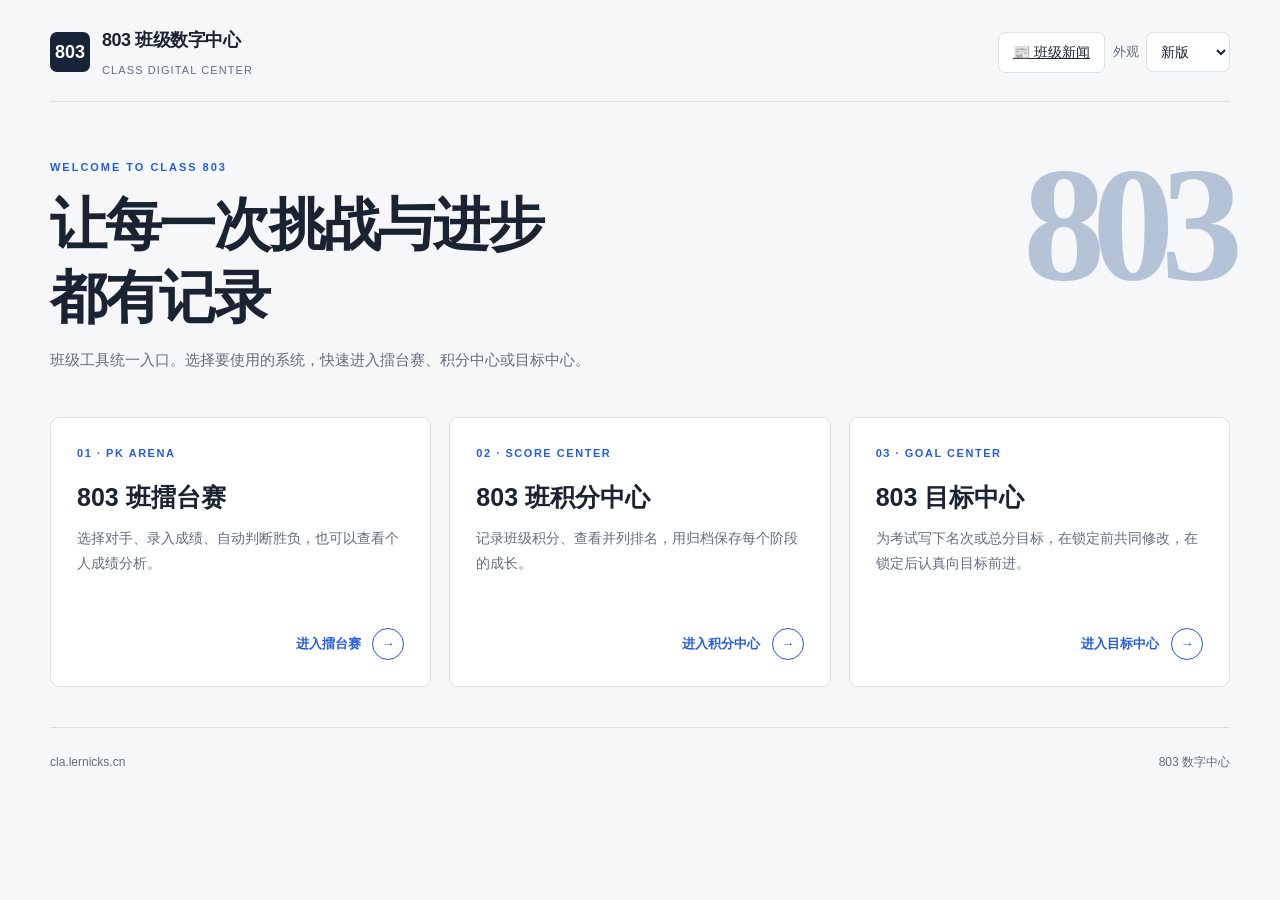
==== commit 00936de6: "feat(news): add moderated class news and CLA entry" ====
--- a/cla/index.html
+++ b/cla/index.html
@@ -505,7 +505,7 @@
 </head>
 <body>
   <div class="page">
-    <div class="top"><div class="brand"><div class="logo">803</div><div><h1>803 班级数字中心</h1><p>CLASS DIGITAL CENTER</p></div></div><div class="top-actions"><div class="badge">● 系统在线</div><button class="badge" data-class-account>👤 登录账号</button></div></div>
+    <div class="top"><div class="brand"><div class="logo">803</div><div><h1>803 班级数字中心</h1><p>CLASS DIGITAL CENTER</p></div></div><div class="top-actions"><a class="badge action" href="https://news.lernicks.cn">📰 班级新闻</a><div class="badge">● 系统在线</div><button class="badge" data-class-account>👤 登录账号</button></div></div>
     <section class="hero"><div class="eyebrow">WELCOME TO CLASS 803</div><h2>让每一次<span class="shine">挑战与进步</span><br>都有记录</h2><p>班级工具统一入口。选择要使用的系统，快速进入擂台赛、积分中心或目标中心。</p></section>
     <main class="sites">
       <a class="card pk" href="https://pk.lernicks.cn"><div class="card-no">01 · PK ARENA</div><div class="icon">⚔</div><h3>803 班擂台赛</h3><p>选择对手、录入成绩、自动判断胜负，也可以查看个人成绩分析。</p><div class="enter">进入擂台赛 <span>→</span></div></a>
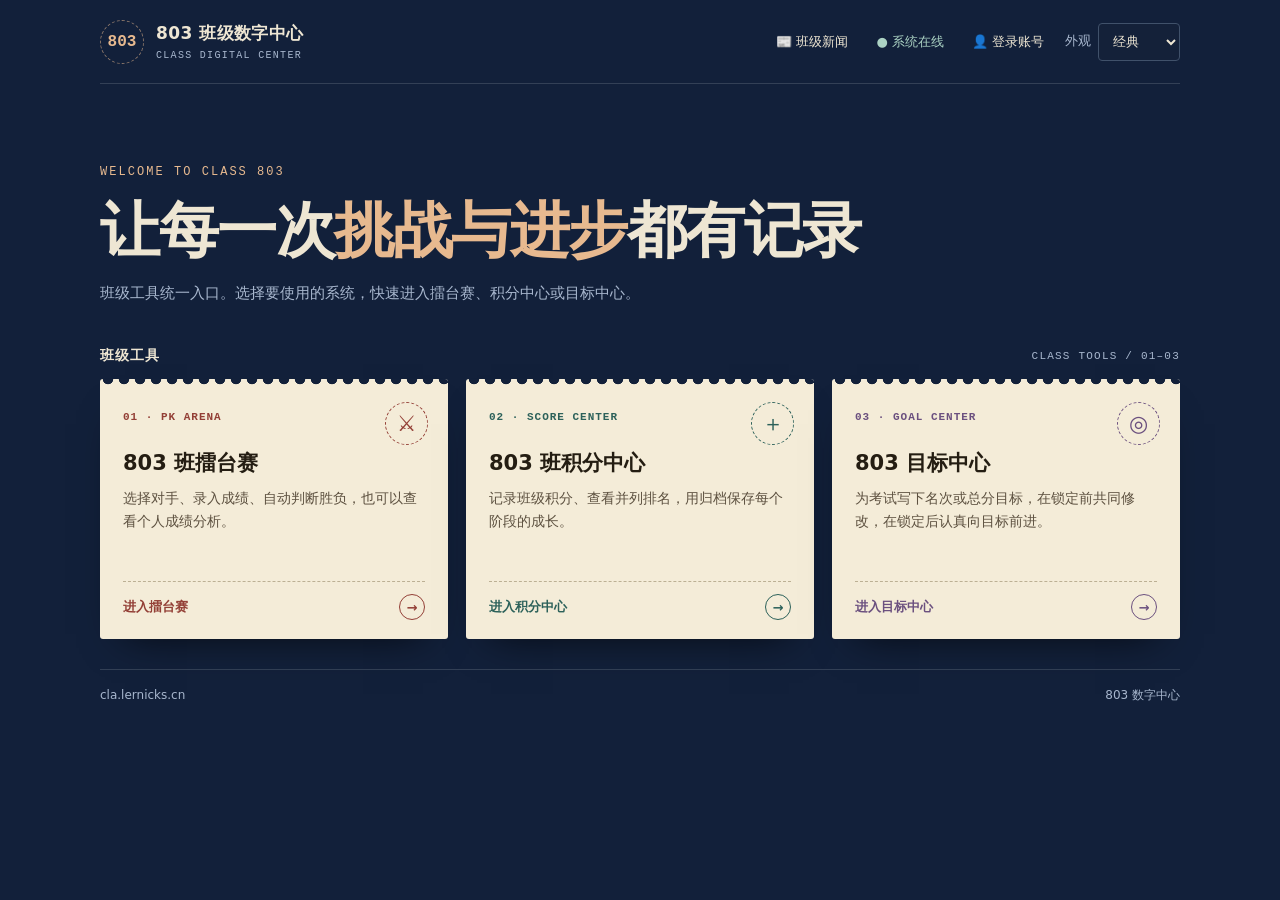
==== commit eb920d47: "Bring classic stationery styling to CLA and Notes" ====
--- a/cla/index.html
+++ b/cla/index.html
@@ -379,12 +379,12 @@
   var root = document.documentElement;
   var site = root.getAttribute('data-astra-site');
   var isNote = site === 'note';
-  var storageKey = 'lernicks_design_v1';
+  var storageKey = 'lernicks_cla_design_v2';
   var meta = document.querySelector('meta[name="theme-color"]');
   var oldColor = meta ? meta.content : '#07111f';
-  var choices = isNote ? [['astra', '新版'], ['classic', '经典'], ['tech', '科技']] : [['astra', '新版'], ['original', '原版']];
+  var choices = isNote ? [['astra', '新版'], ['classic', '经典'], ['tech', '科技']] : [['classic', '经典'], ['astra', '浅色'], ['original', '科技']];
   function valid(value) { return choices.some(function (item) { return item[0] === value; }); }
-  var selected = 'astra';
+  var selected = 'classic';
   try {
     var stored = localStorage.getItem(storageKey);
     if (valid(stored)) selected = stored;
@@ -400,7 +400,7 @@
     root.setAttribute('data-design', value);
     root.classList.toggle('astra', value === 'astra');
     if (isNote) root.setAttribute('data-note-theme', value === 'tech' ? 'tech' : 'classic');
-    if (meta) meta.content = value === 'astra' ? '#f6f7f9' : (isNote ? (value === 'tech' ? '#050b14' : '#12203a') : oldColor);
+    if (meta) meta.content = value === 'astra' ? '#f6f7f9' : (isNote ? (value === 'tech' ? '#050b14' : '#12203a') : (value === 'classic' ? '#12203a' : oldColor));
     document.querySelectorAll('[data-design-picker]').forEach(function (input) { input.value = value; });
     if (save) {
       try {
@@ -502,12 +502,72 @@
 }
 
 </style>
+<!-- CLASSIC POST 20261111 -->
+<style id="classic-post-style">
+html[data-astra-site="cla"]{--post-ink:#12203a;--post-paper:#f4ecd8;--post-cream:#eee6d3;--post-muted:#a8b7ce;--post-mono:Consolas,"Courier New",monospace}
+html[data-astra-site="cla"] .top-actions>.badge:first-child{display:inline-flex}
+html[data-astra-site="cla"] .top-actions{flex-flow:row wrap;max-width:none}
+.cla-index-line{display:none}
+html[data-design="classic"][data-astra-site="cla"] body{color:var(--post-cream);background:var(--post-ink);overflow-x:visible}
+html[data-design="classic"] body::before,html[data-design="classic"] body::after{display:none}
+html[data-design="classic"] .page{width:min(1080px,calc(100% - 64px));padding:0 0 26px}
+html[data-design="classic"] .top{min-height:84px;padding:16px 0;border-bottom:1px solid #ffffff24;flex-wrap:wrap;align-items:center}
+html[data-design="classic"] .logo{width:44px;height:44px;flex:none;color:#e7b98f;border:1px dashed #e7b98f91;border-radius:50%;background:none;box-shadow:none;font:700 16px var(--post-mono)}
+html[data-design="classic"] .brand h1{font-size:17px;letter-spacing:.025em}
+html[data-design="classic"] .brand p{display:block;font:10px var(--post-mono);letter-spacing:.13em;color:var(--post-muted)}
+html[data-design="classic"] .top-actions{justify-content:flex-start;gap:6px}
+html[data-design="classic"] .top-actions .badge{display:inline-flex;align-items:center;min-height:38px;border:1px solid transparent;color:var(--post-cream);border-radius:4px;background:transparent;text-decoration:none;padding:6px 10px;white-space:nowrap;font-size:13px}
+html[data-design="classic"] .top-actions div.badge{color:#abd2c3}
+html[data-design="classic"] .top-actions :is(a,button).badge:hover{border-color:#ffffff35;background:#ffffff0b}
+html[data-design="classic"] .design-switch{color:var(--post-muted);margin-left:4px}
+html[data-design="classic"] .design-switch select{min-width:72px;min-height:38px;border-radius:4px;color:var(--post-cream)}
+html[data-design="classic"] .hero{padding:clamp(48px,9vh,94px) 0 40px;text-align:left}
+html[data-design="classic"] .eyebrow{color:#e7b98f;font:12px var(--post-mono);letter-spacing:.17em}
+html[data-design="classic"] .hero h2{font-size:clamp(32px,5.8vw,60px);line-height:1.21;letter-spacing:-.025em;margin:15px 0 13px}
+html[data-design="classic"] .hero h2 br{display:none}
+html[data-design="classic"] .hero .shine{color:#e7b98f;background:none}
+html[data-design="classic"] .hero p{margin:0;color:var(--post-muted);font-size:15px}
+html[data-design="classic"] .cla-index-line{display:flex;align-items:center;justify-content:space-between;gap:12px;padding:0 0 14px;color:var(--post-muted);font:11px var(--post-mono);letter-spacing:.11em}
+html[data-design="classic"] .cla-index-line strong{color:var(--post-cream);font:600 14px system-ui,sans-serif;letter-spacing:.08em}
+html[data-design="classic"] .sites{grid-template-columns:repeat(3,minmax(0,1fr));gap:18px}
+html[data-design="classic"] .card{display:flex;flex-direction:column;align-items:flex-start;min-height:260px;padding:32px 23px 19px;border:0;border-radius:3px;color:#241d12;background:var(--post-paper);box-shadow:0 20px 40px -25px #000c;transition:transform .18s,background-color .18s}
+html[data-design="classic"] .card::before{inset:0 0 auto;width:auto;height:9px;border-radius:0;opacity:1;filter:none;background:radial-gradient(circle at 8px 0,var(--post-ink) 5px,transparent 5.6px) 0 0/16px 9px repeat-x}
+html[data-design="classic"] .card:is(:hover,:focus-visible){transform:translateY(-3px);background:#fff3da}
+html[data-design="classic"] .card:hover::before{transform:none;opacity:1}
+html[data-design="classic"] .card.pk{--accent:#933f36}
+html[data-design="classic"] .card.sco{--accent:#2c615a}
+html[data-design="classic"] .card.goal{--accent:#6b507f}
+html[data-design="classic"] .card-no{color:var(--accent);font:700 11px var(--post-mono);letter-spacing:.09em;max-width:calc(100% - 54px)}
+html[data-design="classic"] .card .icon{position:absolute;top:23px;right:20px;width:43px;height:43px;margin:0;border:1px dashed currentColor;border-radius:50%;font-size:22px;color:var(--accent);background:none;box-shadow:none}
+html[data-design="classic"] .card h3{font-size:21px;line-height:1.35;margin:26px 0 9px}
+html[data-design="classic"] .card p{flex:1;color:#5d5140;padding:0;font-size:14px;line-height:1.7}
+html[data-design="classic"] .card .enter{position:static;width:100%;margin-top:18px;border-top:1px dashed #bcb094;padding-top:12px;display:flex;align-items:center;justify-content:space-between;font-size:13px;color:var(--accent)}
+html[data-design="classic"] .card .enter span{width:26px;height:26px;margin:0;transition:none}
+html[data-design="classic"] .card:hover .enter span{transform:none;background:var(--accent);color:var(--post-paper)}
+html[data-design="classic"] .modal-card{color:#241d12;background:var(--post-paper);border:0;border-radius:4px}
+html[data-design="classic"] .modal-card p{color:#5d5140}
+html[data-design="classic"] .modal-close{color:var(--post-cream);background:var(--post-ink);border-radius:4px}
+html[data-design="classic"] footer{color:var(--post-muted);padding:16px 0 0;border-top:1px solid #ffffff24;line-height:1.6}
+html[data-design="classic"] :is(.page,.modal-card) :focus-visible{outline:2px solid #e7b98f;outline-offset:4px}
+@media(max-width:760px){
+  html[data-design="classic"] .page{width:calc(100% - 36px)}
+  html[data-design="classic"] .top{gap:12px}
+  html[data-design="classic"] .hero{padding:40px 0 30px}
+  html[data-design="classic"] .sites{grid-template-columns:1fr;gap:14px}
+  html[data-design="classic"] .card{min-height:0;padding:25px 18px 14px}
+  html[data-design="classic"] .card h3{margin:16px 0 6px}
+  html[data-design="classic"] .card .icon{top:17px;right:15px;width:36px;height:36px;font-size:18px}
+  html[data-design="classic"] .card .enter{margin-top:12px;padding-top:9px}
+}
+@media(prefers-reduced-motion:reduce){html[data-design="classic"] .card{transition:none}}
+</style>
 </head>
 <body>
   <div class="page">
     <div class="top"><div class="brand"><div class="logo">803</div><div><h1>803 班级数字中心</h1><p>CLASS DIGITAL CENTER</p></div></div><div class="top-actions"><a class="badge action" href="https://news.lernicks.cn">📰 班级新闻</a><div class="badge">● 系统在线</div><button class="badge" data-class-account>👤 登录账号</button></div></div>
     <section class="hero"><div class="eyebrow">WELCOME TO CLASS 803</div><h2>让每一次<span class="shine">挑战与进步</span><br>都有记录</h2><p>班级工具统一入口。选择要使用的系统，快速进入擂台赛、积分中心或目标中心。</p></section>
-    <main class="sites">
+    <div class="cla-index-line" aria-hidden="true"><strong>班级工具</strong><span>CLASS TOOLS / 01–03</span></div>
+    <main class="sites" aria-label="班级工具">
       <a class="card pk" href="https://pk.lernicks.cn"><div class="card-no">01 · PK ARENA</div><div class="icon">⚔</div><h3>803 班擂台赛</h3><p>选择对手、录入成绩、自动判断胜负，也可以查看个人成绩分析。</p><div class="enter">进入擂台赛 <span>→</span></div></a>
       <a class="card sco" href="https://sco.lernicks.cn"><div class="card-no">02 · SCORE CENTER</div><div class="icon">＋</div><h3>803 班积分中心</h3><p>记录班级积分、查看并列排名，用归档保存每个阶段的成长。</p><div class="enter">进入积分中心 <span>→</span></div></a>
       <a class="card goal" href="https://goal.lernicks.cn"><div class="card-no">03 · GOAL CENTER</div><div class="icon">◎</div><h3>803 目标中心</h3><p>为考试写下名次或总分目标，在锁定前共同修改，在锁定后认真向目标前进。</p><div class="enter">进入目标中心 <span>→</span></div></a>
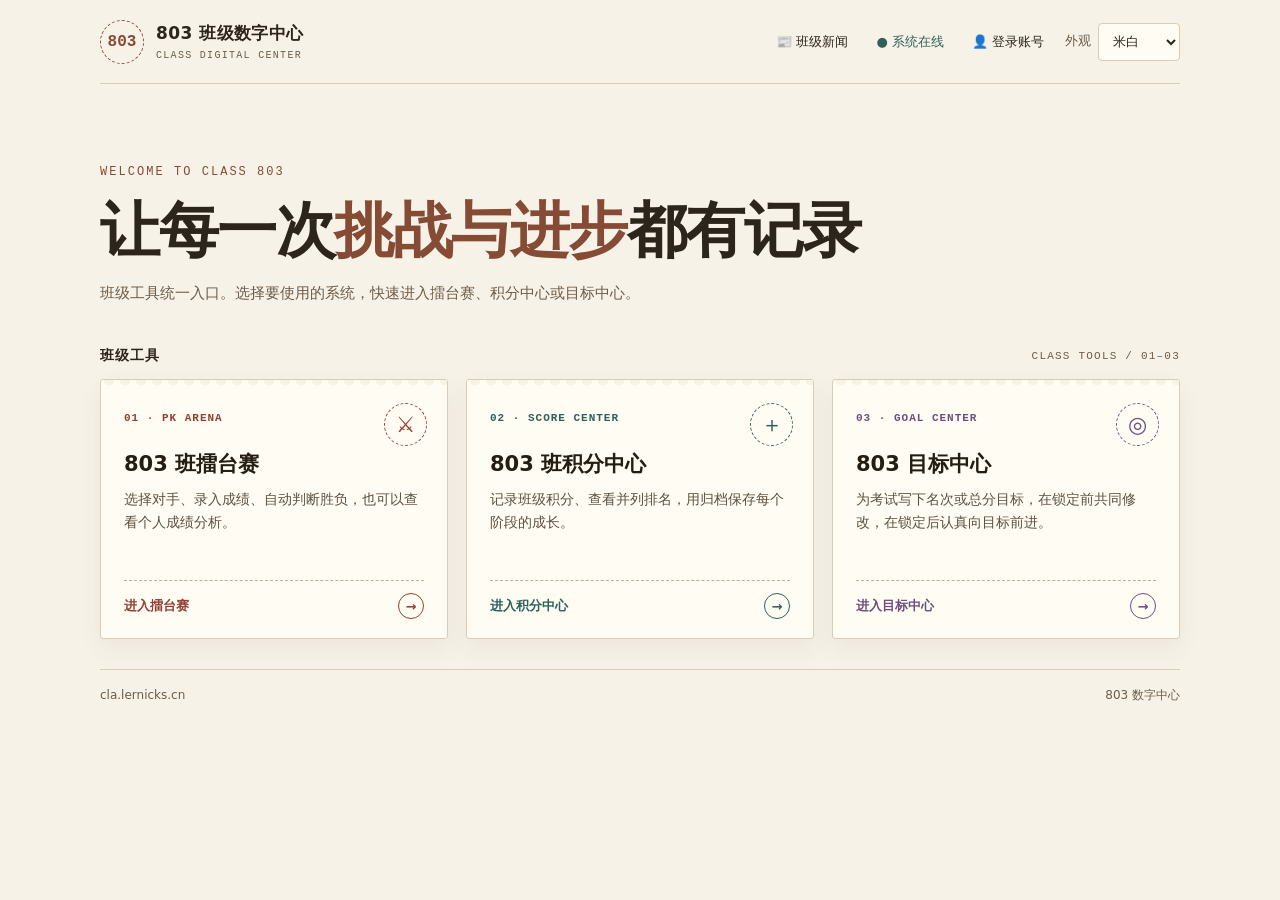
==== commit c5e25bb9: "Add ivory as the default class theme" ====
--- a/cla/index.html
+++ b/cla/index.html
@@ -382,9 +382,9 @@
   var storageKey = 'lernicks_cla_design_v2';
   var meta = document.querySelector('meta[name="theme-color"]');
   var oldColor = meta ? meta.content : '#07111f';
-  var choices = isNote ? [['astra', '新版'], ['classic', '经典'], ['tech', '科技']] : [['classic', '经典'], ['astra', '浅色'], ['original', '科技']];
+  var choices = isNote ? [['astra', '新版'], ['classic', '经典'], ['tech', '科技']] : [['ivory', '米白'], ['classic', '经典'], ['astra', '浅色'], ['original', '科技']];
   function valid(value) { return choices.some(function (item) { return item[0] === value; }); }
-  var selected = 'classic';
+  var selected = 'ivory';
   try {
     var stored = localStorage.getItem(storageKey);
     if (valid(stored)) selected = stored;
@@ -400,7 +400,7 @@
     root.setAttribute('data-design', value);
     root.classList.toggle('astra', value === 'astra');
     if (isNote) root.setAttribute('data-note-theme', value === 'tech' ? 'tech' : 'classic');
-    if (meta) meta.content = value === 'astra' ? '#f6f7f9' : (isNote ? (value === 'tech' ? '#050b14' : '#12203a') : (value === 'classic' ? '#12203a' : oldColor));
+    if (meta) meta.content = value === 'ivory' ? '#f7f2e8' : value === 'astra' ? '#f6f7f9' : (isNote ? (value === 'tech' ? '#050b14' : '#12203a') : (value === 'classic' ? '#12203a' : oldColor));
     document.querySelectorAll('[data-design-picker]').forEach(function (input) { input.value = value; });
     if (save) {
       try {
@@ -508,58 +508,134 @@
 html[data-astra-site="cla"] .top-actions>.badge:first-child{display:inline-flex}
 html[data-astra-site="cla"] .top-actions{flex-flow:row wrap;max-width:none}
 .cla-index-line{display:none}
-html[data-design="classic"][data-astra-site="cla"] body{color:var(--post-cream);background:var(--post-ink);overflow-x:visible}
-html[data-design="classic"] body::before,html[data-design="classic"] body::after{display:none}
-html[data-design="classic"] .page{width:min(1080px,calc(100% - 64px));padding:0 0 26px}
-html[data-design="classic"] .top{min-height:84px;padding:16px 0;border-bottom:1px solid #ffffff24;flex-wrap:wrap;align-items:center}
-html[data-design="classic"] .logo{width:44px;height:44px;flex:none;color:#e7b98f;border:1px dashed #e7b98f91;border-radius:50%;background:none;box-shadow:none;font:700 16px var(--post-mono)}
-html[data-design="classic"] .brand h1{font-size:17px;letter-spacing:.025em}
-html[data-design="classic"] .brand p{display:block;font:10px var(--post-mono);letter-spacing:.13em;color:var(--post-muted)}
-html[data-design="classic"] .top-actions{justify-content:flex-start;gap:6px}
-html[data-design="classic"] .top-actions .badge{display:inline-flex;align-items:center;min-height:38px;border:1px solid transparent;color:var(--post-cream);border-radius:4px;background:transparent;text-decoration:none;padding:6px 10px;white-space:nowrap;font-size:13px}
-html[data-design="classic"] .top-actions div.badge{color:#abd2c3}
-html[data-design="classic"] .top-actions :is(a,button).badge:hover{border-color:#ffffff35;background:#ffffff0b}
-html[data-design="classic"] .design-switch{color:var(--post-muted);margin-left:4px}
-html[data-design="classic"] .design-switch select{min-width:72px;min-height:38px;border-radius:4px;color:var(--post-cream)}
-html[data-design="classic"] .hero{padding:clamp(48px,9vh,94px) 0 40px;text-align:left}
-html[data-design="classic"] .eyebrow{color:#e7b98f;font:12px var(--post-mono);letter-spacing:.17em}
-html[data-design="classic"] .hero h2{font-size:clamp(32px,5.8vw,60px);line-height:1.21;letter-spacing:-.025em;margin:15px 0 13px}
-html[data-design="classic"] .hero h2 br{display:none}
-html[data-design="classic"] .hero .shine{color:#e7b98f;background:none}
-html[data-design="classic"] .hero p{margin:0;color:var(--post-muted);font-size:15px}
-html[data-design="classic"] .cla-index-line{display:flex;align-items:center;justify-content:space-between;gap:12px;padding:0 0 14px;color:var(--post-muted);font:11px var(--post-mono);letter-spacing:.11em}
-html[data-design="classic"] .cla-index-line strong{color:var(--post-cream);font:600 14px system-ui,sans-serif;letter-spacing:.08em}
-html[data-design="classic"] .sites{grid-template-columns:repeat(3,minmax(0,1fr));gap:18px}
-html[data-design="classic"] .card{display:flex;flex-direction:column;align-items:flex-start;min-height:260px;padding:32px 23px 19px;border:0;border-radius:3px;color:#241d12;background:var(--post-paper);box-shadow:0 20px 40px -25px #000c;transition:transform .18s,background-color .18s}
-html[data-design="classic"] .card::before{inset:0 0 auto;width:auto;height:9px;border-radius:0;opacity:1;filter:none;background:radial-gradient(circle at 8px 0,var(--post-ink) 5px,transparent 5.6px) 0 0/16px 9px repeat-x}
-html[data-design="classic"] .card:is(:hover,:focus-visible){transform:translateY(-3px);background:#fff3da}
-html[data-design="classic"] .card:hover::before{transform:none;opacity:1}
-html[data-design="classic"] .card.pk{--accent:#933f36}
-html[data-design="classic"] .card.sco{--accent:#2c615a}
-html[data-design="classic"] .card.goal{--accent:#6b507f}
-html[data-design="classic"] .card-no{color:var(--accent);font:700 11px var(--post-mono);letter-spacing:.09em;max-width:calc(100% - 54px)}
-html[data-design="classic"] .card .icon{position:absolute;top:23px;right:20px;width:43px;height:43px;margin:0;border:1px dashed currentColor;border-radius:50%;font-size:22px;color:var(--accent);background:none;box-shadow:none}
-html[data-design="classic"] .card h3{font-size:21px;line-height:1.35;margin:26px 0 9px}
-html[data-design="classic"] .card p{flex:1;color:#5d5140;padding:0;font-size:14px;line-height:1.7}
-html[data-design="classic"] .card .enter{position:static;width:100%;margin-top:18px;border-top:1px dashed #bcb094;padding-top:12px;display:flex;align-items:center;justify-content:space-between;font-size:13px;color:var(--accent)}
-html[data-design="classic"] .card .enter span{width:26px;height:26px;margin:0;transition:none}
-html[data-design="classic"] .card:hover .enter span{transform:none;background:var(--accent);color:var(--post-paper)}
-html[data-design="classic"] .modal-card{color:#241d12;background:var(--post-paper);border:0;border-radius:4px}
-html[data-design="classic"] .modal-card p{color:#5d5140}
-html[data-design="classic"] .modal-close{color:var(--post-cream);background:var(--post-ink);border-radius:4px}
-html[data-design="classic"] footer{color:var(--post-muted);padding:16px 0 0;border-top:1px solid #ffffff24;line-height:1.6}
-html[data-design="classic"] :is(.page,.modal-card) :focus-visible{outline:2px solid #e7b98f;outline-offset:4px}
+html:is([data-design="classic"],[data-design="ivory"])[data-astra-site="cla"] body{color:var(--post-cream);background:var(--post-ink);overflow-x:visible}
+html:is([data-design="classic"],[data-design="ivory"]) body::before,html:is([data-design="classic"],[data-design="ivory"]) body::after{display:none}
+html:is([data-design="classic"],[data-design="ivory"]) .page{width:min(1080px,calc(100% - 64px));padding:0 0 26px}
+html:is([data-design="classic"],[data-design="ivory"]) .top{min-height:84px;padding:16px 0;border-bottom:1px solid #ffffff24;flex-wrap:wrap;align-items:center}
+html:is([data-design="classic"],[data-design="ivory"]) .logo{width:44px;height:44px;flex:none;color:#e7b98f;border:1px dashed #e7b98f91;border-radius:50%;background:none;box-shadow:none;font:700 16px var(--post-mono)}
+html:is([data-design="classic"],[data-design="ivory"]) .brand h1{font-size:17px;letter-spacing:.025em}
+html:is([data-design="classic"],[data-design="ivory"]) .brand p{display:block;font:10px var(--post-mono);letter-spacing:.13em;color:var(--post-muted)}
+html:is([data-design="classic"],[data-design="ivory"]) .top-actions{justify-content:flex-start;gap:6px}
+html:is([data-design="classic"],[data-design="ivory"]) .top-actions .badge{display:inline-flex;align-items:center;min-height:38px;border:1px solid transparent;color:var(--post-cream);border-radius:4px;background:transparent;text-decoration:none;padding:6px 10px;white-space:nowrap;font-size:13px}
+html:is([data-design="classic"],[data-design="ivory"]) .top-actions div.badge{color:#abd2c3}
+html:is([data-design="classic"],[data-design="ivory"]) .top-actions :is(a,button).badge:hover{border-color:#ffffff35;background:#ffffff0b}
+html:is([data-design="classic"],[data-design="ivory"]) .design-switch{color:var(--post-muted);margin-left:4px}
+html:is([data-design="classic"],[data-design="ivory"]) .design-switch select{min-width:72px;min-height:38px;border-radius:4px;color:var(--post-cream)}
+html:is([data-design="classic"],[data-design="ivory"]) .hero{padding:clamp(48px,9vh,94px) 0 40px;text-align:left}
+html:is([data-design="classic"],[data-design="ivory"]) .eyebrow{color:#e7b98f;font:12px var(--post-mono);letter-spacing:.17em}
+html:is([data-design="classic"],[data-design="ivory"]) .hero h2{font-size:clamp(32px,5.8vw,60px);line-height:1.21;letter-spacing:-.025em;margin:15px 0 13px}
+html:is([data-design="classic"],[data-design="ivory"]) .hero h2 br{display:none}
+html:is([data-design="classic"],[data-design="ivory"]) .hero .shine{color:#e7b98f;background:none}
+html:is([data-design="classic"],[data-design="ivory"]) .hero p{margin:0;color:var(--post-muted);font-size:15px}
+html:is([data-design="classic"],[data-design="ivory"]) .cla-index-line{display:flex;align-items:center;justify-content:space-between;gap:12px;padding:0 0 14px;color:var(--post-muted);font:11px var(--post-mono);letter-spacing:.11em}
+html:is([data-design="classic"],[data-design="ivory"]) .cla-index-line strong{color:var(--post-cream);font:600 14px system-ui,sans-serif;letter-spacing:.08em}
+html:is([data-design="classic"],[data-design="ivory"]) .sites{grid-template-columns:repeat(3,minmax(0,1fr));gap:18px}
+html:is([data-design="classic"],[data-design="ivory"]) .card{display:flex;flex-direction:column;align-items:flex-start;min-height:260px;padding:32px 23px 19px;border:0;border-radius:3px;color:#241d12;background:var(--post-paper);box-shadow:0 20px 40px -25px #000c;transition:transform .18s,background-color .18s}
+html:is([data-design="classic"],[data-design="ivory"]) .card::before{inset:0 0 auto;width:auto;height:9px;border-radius:0;opacity:1;filter:none;background:radial-gradient(circle at 8px 0,var(--post-ink) 5px,transparent 5.6px) 0 0/16px 9px repeat-x}
+html:is([data-design="classic"],[data-design="ivory"]) .card:is(:hover,:focus-visible){transform:translateY(-3px);background:#fff3da}
+html:is([data-design="classic"],[data-design="ivory"]) .card:hover::before{transform:none;opacity:1}
+html:is([data-design="classic"],[data-design="ivory"]) .card.pk{--accent:#933f36}
+html:is([data-design="classic"],[data-design="ivory"]) .card.sco{--accent:#2c615a}
+html:is([data-design="classic"],[data-design="ivory"]) .card.goal{--accent:#6b507f}
+html:is([data-design="classic"],[data-design="ivory"]) .card-no{color:var(--accent);font:700 11px var(--post-mono);letter-spacing:.09em;max-width:calc(100% - 54px)}
+html:is([data-design="classic"],[data-design="ivory"]) .card .icon{position:absolute;top:23px;right:20px;width:43px;height:43px;margin:0;border:1px dashed currentColor;border-radius:50%;font-size:22px;color:var(--accent);background:none;box-shadow:none}
+html:is([data-design="classic"],[data-design="ivory"]) .card h3{font-size:21px;line-height:1.35;margin:26px 0 9px}
+html:is([data-design="classic"],[data-design="ivory"]) .card p{flex:1;color:#5d5140;padding:0;font-size:14px;line-height:1.7}
+html:is([data-design="classic"],[data-design="ivory"]) .card .enter{position:static;width:100%;margin-top:18px;border-top:1px dashed #bcb094;padding-top:12px;display:flex;align-items:center;justify-content:space-between;font-size:13px;color:var(--accent)}
+html:is([data-design="classic"],[data-design="ivory"]) .card .enter span{width:26px;height:26px;margin:0;transition:none}
+html:is([data-design="classic"],[data-design="ivory"]) .card:hover .enter span{transform:none;background:var(--accent);color:var(--post-paper)}
+html:is([data-design="classic"],[data-design="ivory"]) .modal-card{color:#241d12;background:var(--post-paper);border:0;border-radius:4px}
+html:is([data-design="classic"],[data-design="ivory"]) .modal-card p{color:#5d5140}
+html:is([data-design="classic"],[data-design="ivory"]) .modal-close{color:var(--post-cream);background:var(--post-ink);border-radius:4px}
+html:is([data-design="classic"],[data-design="ivory"]) footer{color:var(--post-muted);padding:16px 0 0;border-top:1px solid #ffffff24;line-height:1.6}
+html:is([data-design="classic"],[data-design="ivory"]) :is(.page,.modal-card) :focus-visible{outline:2px solid #e7b98f;outline-offset:4px}
 @media(max-width:760px){
-  html[data-design="classic"] .page{width:calc(100% - 36px)}
-  html[data-design="classic"] .top{gap:12px}
-  html[data-design="classic"] .hero{padding:40px 0 30px}
-  html[data-design="classic"] .sites{grid-template-columns:1fr;gap:14px}
-  html[data-design="classic"] .card{min-height:0;padding:25px 18px 14px}
-  html[data-design="classic"] .card h3{margin:16px 0 6px}
-  html[data-design="classic"] .card .icon{top:17px;right:15px;width:36px;height:36px;font-size:18px}
-  html[data-design="classic"] .card .enter{margin-top:12px;padding-top:9px}
-}
-@media(prefers-reduced-motion:reduce){html[data-design="classic"] .card{transition:none}}
+  html:is([data-design="classic"],[data-design="ivory"]) .page{width:calc(100% - 36px)}
+  html:is([data-design="classic"],[data-design="ivory"]) .top{gap:12px}
+  html:is([data-design="classic"],[data-design="ivory"]) .hero{padding:40px 0 30px}
+  html:is([data-design="classic"],[data-design="ivory"]) .sites{grid-template-columns:1fr;gap:14px}
+  html:is([data-design="classic"],[data-design="ivory"]) .card{min-height:0;padding:25px 18px 14px}
+  html:is([data-design="classic"],[data-design="ivory"]) .card h3{margin:16px 0 6px}
+  html:is([data-design="classic"],[data-design="ivory"]) .card .icon{top:17px;right:15px;width:36px;height:36px;font-size:18px}
+  html:is([data-design="classic"],[data-design="ivory"]) .card .enter{margin-top:12px;padding-top:9px}
+}
+@media(prefers-reduced-motion:reduce){html:is([data-design="classic"],[data-design="ivory"]) .card{transition:none}}
+</style>
+<!-- IVORY CLASS 20261113 -->
+<style id="ivory-class-style">
+html[data-design="ivory"] {
+  color-scheme:light;
+  --ivory-bg:#f7f2e8;
+  --ivory-paper:#fffcf4;
+  --ivory-ink:#2c251c;
+  --ivory-muted:#6c5c49;
+  --ivory-line:#d9ccb8;
+  --ivory-accent:#854b34;
+  --ivory-soft:#ede2ce;
+}
+
+html[data-design="ivory"][data-astra-site="cla"] {
+  --post-ink:var(--ivory-bg);
+  --post-paper:var(--ivory-paper);
+  --post-cream:var(--ivory-ink);
+  --post-muted:var(--ivory-muted);
+}
+html[data-design="ivory"][data-astra-site="cla"] .top,
+html[data-design="ivory"][data-astra-site="cla"] footer {
+  border-color:var(--ivory-line);
+}
+html[data-design="ivory"][data-astra-site="cla"] :is(.logo,.eyebrow,.hero .shine) {
+  color:var(--ivory-accent);
+  border-color:currentColor;
+}
+html[data-design="ivory"][data-astra-site="cla"] .top-actions div.badge { color:#2c615a; }
+html[data-design="ivory"][data-astra-site="cla"] .top-actions :is(a,button).badge:hover {
+  border-color:var(--ivory-line);
+  background:var(--ivory-soft);
+}
+html[data-design="ivory"][data-astra-site="cla"] :is(.card,.modal-card) {
+  border:1px solid var(--ivory-line);
+  box-shadow:0 10px 25px #523b2010;
+}
+html[data-design="ivory"][data-astra-site="cla"] .card:is(:hover,:focus-visible) {
+  background:#fff5e1;
+  border-color:var(--accent);
+}
+html[data-design="ivory"][data-astra-site="cla"] .modal-close {
+  color:#fffaf0;
+  background:var(--ivory-accent);
+}
+html[data-design="ivory"][data-astra-site="cla"] .design-switch select {
+  background:var(--ivory-paper);
+  color:var(--ivory-ink);
+  border-color:var(--ivory-line);
+}
+html[data-design="ivory"][data-astra-site="cla"] :is(.page,.modal-card) :focus-visible {
+  outline-color:var(--ivory-accent);
+}
+
+html.astra[data-design="ivory"][data-astra-site] {
+  color-scheme:light;
+  --bg:var(--ivory-bg); --text:var(--ivory-ink); --muted:var(--ivory-muted);
+  --line:var(--ivory-line); --border-light:var(--ivory-line);
+  --paper:var(--ivory-paper); --paper-light:#fff6e4;
+  --paper-muted:var(--ivory-muted); --paper-line:var(--ivory-line);
+  --a-paper:var(--ivory-paper); --a-soft:var(--ivory-soft);
+  --a-ink:var(--ivory-ink); --a-on-accent:#fffaf0;
+  --post-gold:var(--stamp);
+  --cyan:#2c615a; --green:#29624c; --red:#92362e; --purple:#674878; --blue:#315674;
+}
+html.astra[data-design="ivory"] .mark { border-color:currentColor; }
+html.astra[data-design="ivory"] .empty {
+  background:var(--ivory-paper);
+  color:var(--ivory-muted);
+  border-color:var(--ivory-line);
+  border-radius:4px;
+}
+html.astra[data-design="ivory"] :is(.stats,.student,.surface,.saved-section,.win-section) {
+  border:1px solid var(--ivory-line);
+  box-shadow:0 6px 18px #523b200c;
+}
 </style>
 </head>
 <body>
